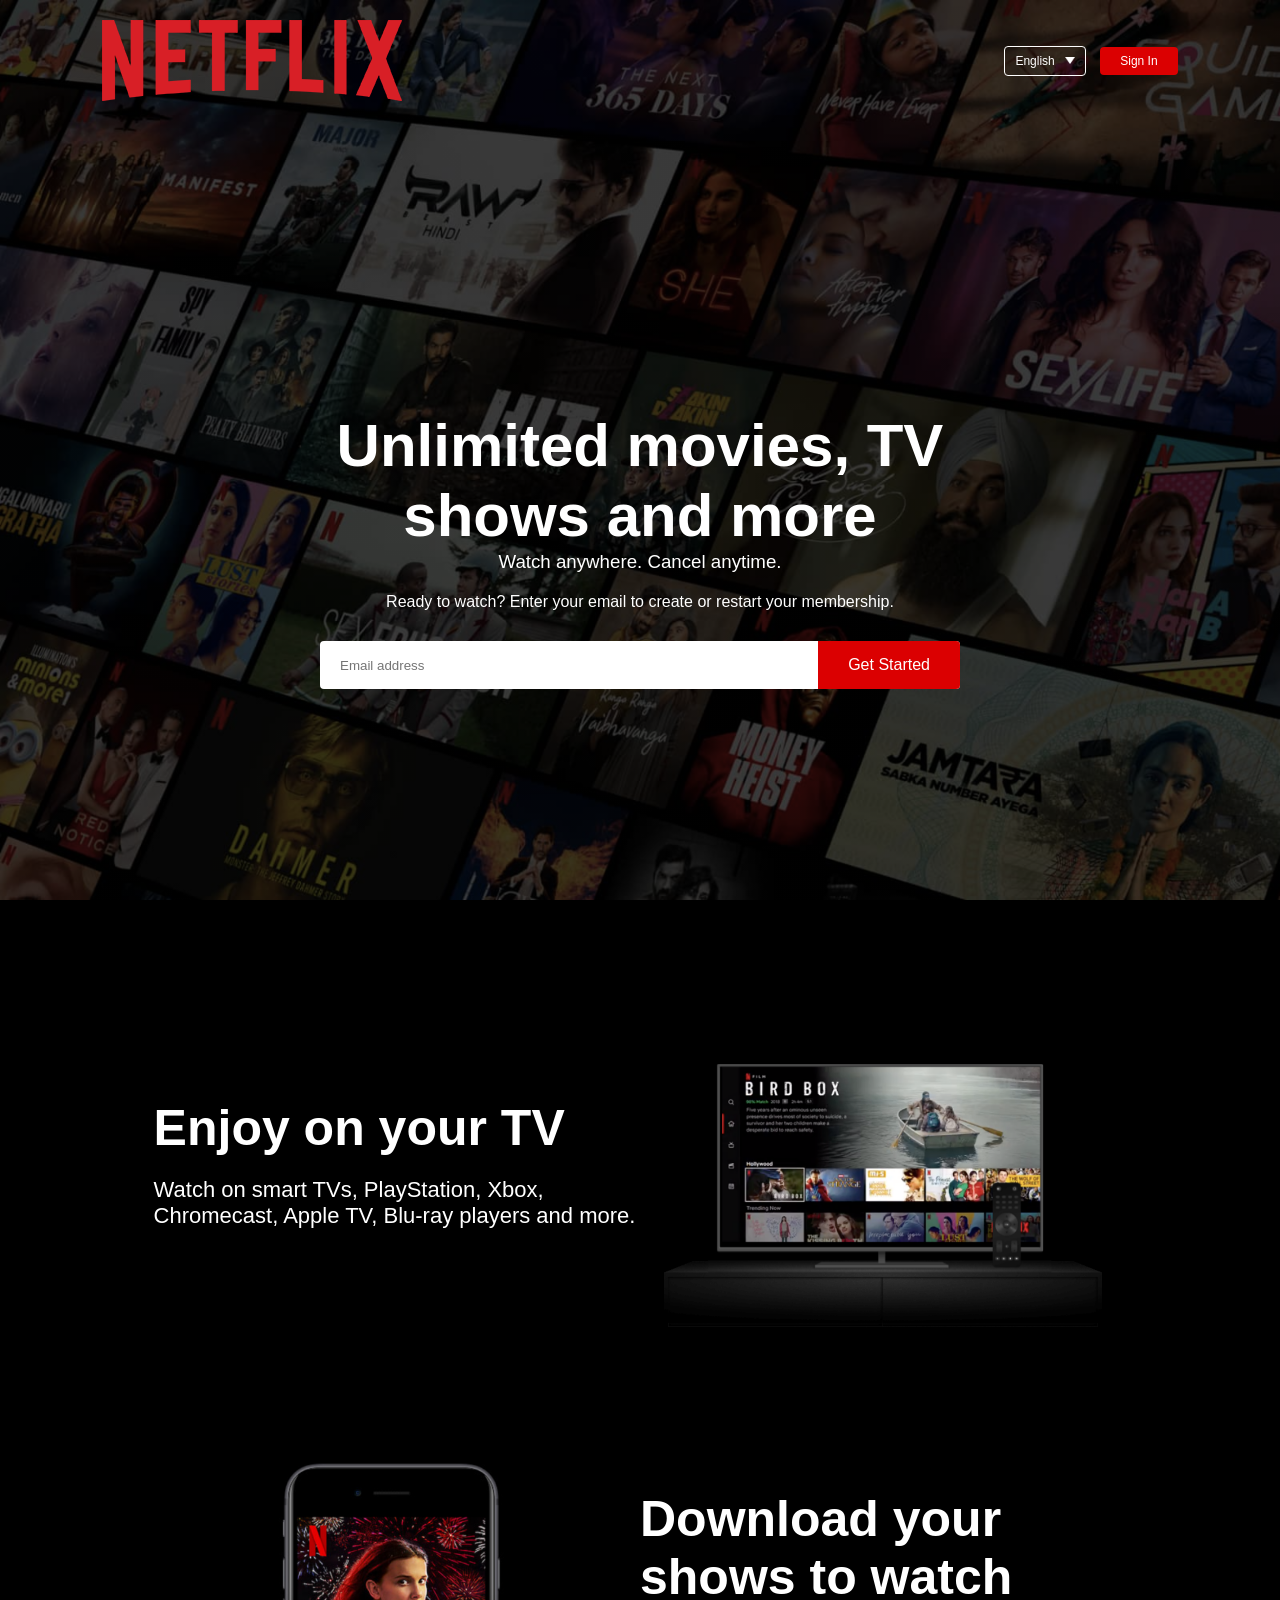
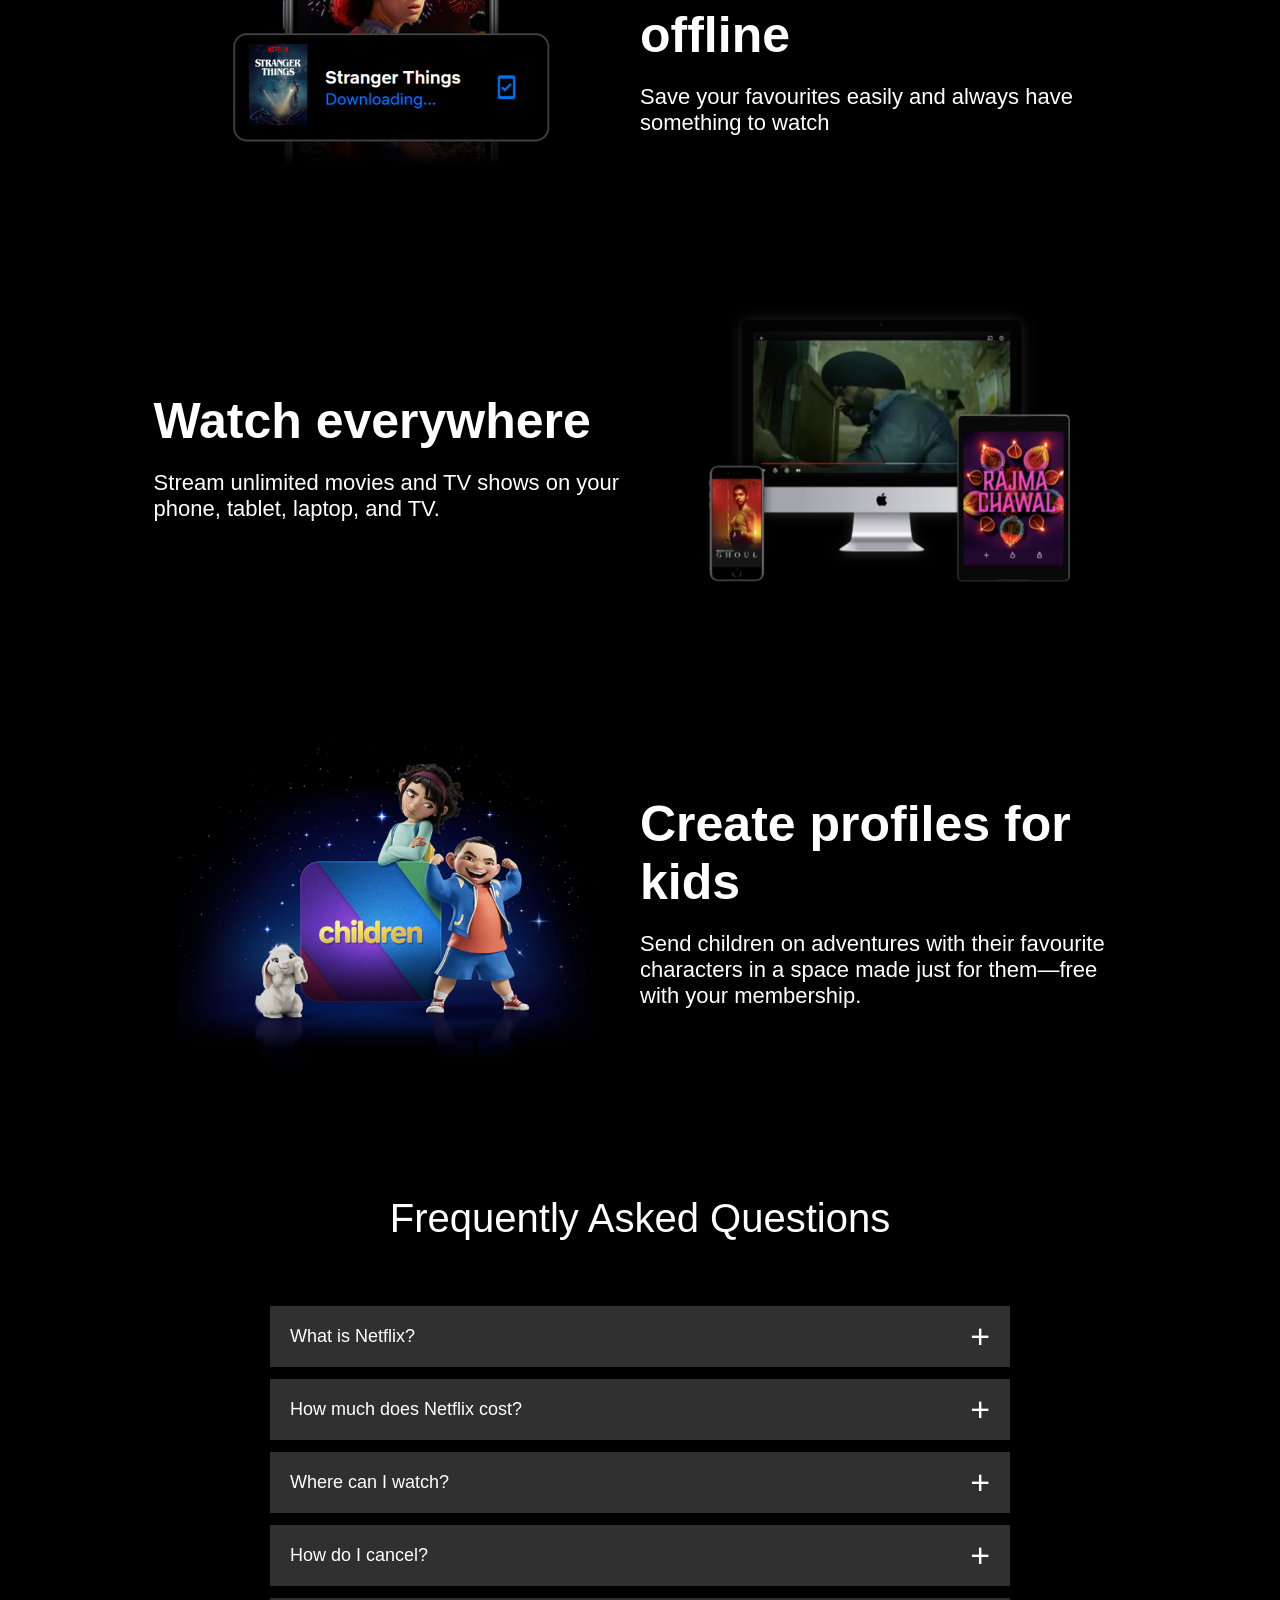
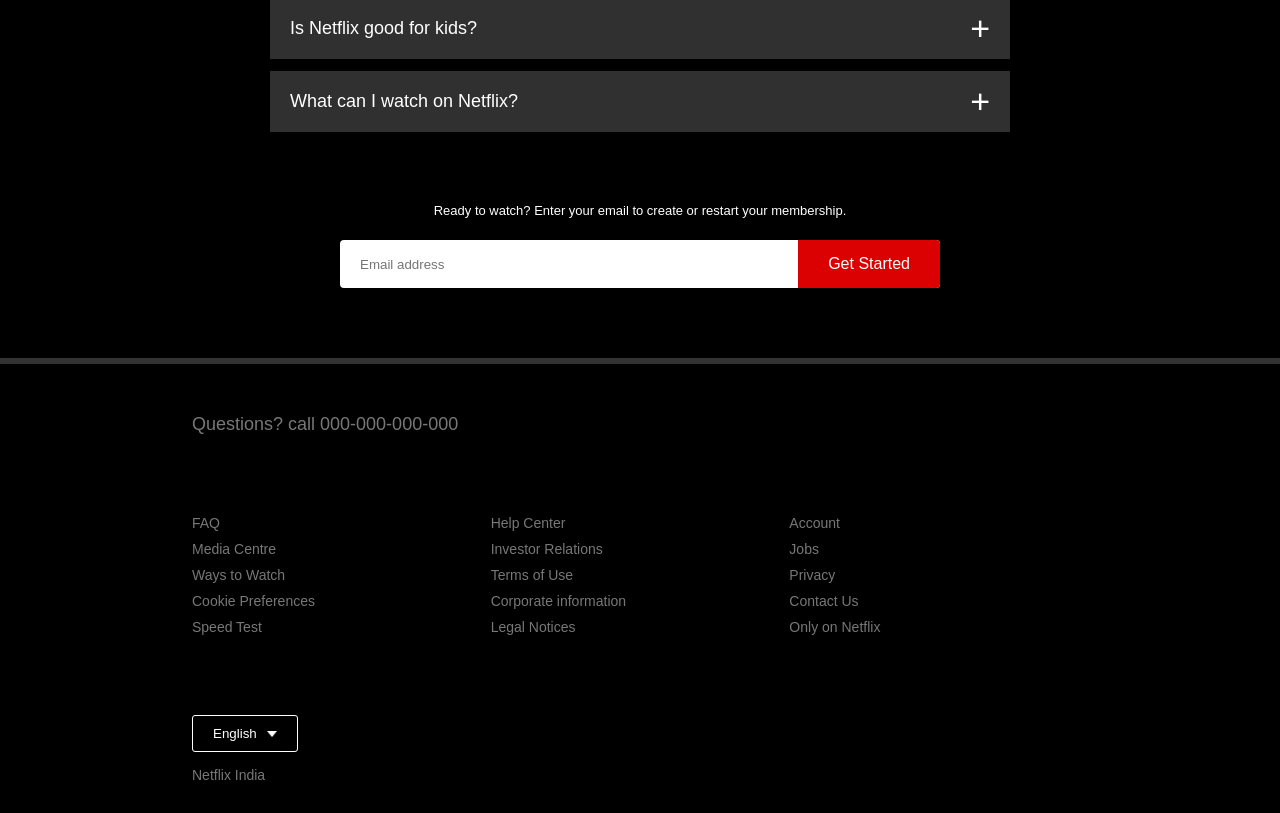
==== index2.html @ 96eccbc4 "Update index2.html" ====
<!DOCTYPE html>
<html lang="en">
<head>
    <meta charset="UTF-8">
    <meta name="viewport" content="width=device-width, initial-scale=1.0">
    <title>Netflix Website Clone</title>
    <link rel="stylesheet" href="style2.css">
    <meta name="google-site-verification" content="google4aeba1c6d0cdafb9" />

</head>
<body>
    <div class="header">
        <nav>
            <img src="../pictures/logo.png" class="logo">
            <div>
                <button class="language-btn">English <img src="../pictures/down-icon.png"></button>
                <button>Sign In</button>
            </div>
        </nav>
        <div class="header-content">
            <h1> Unlimited movies, TV shows and more</h1>
            <h3>Watch anywhere. Cancel anytime.</h3>
            <p>Ready to watch? Enter your email to create or restart your membership.</p>
        <form class="email-signup">
            <input type="email" placeholder="Email address" required>
            <button type="submit">Get Started</button>
        </form>
        </div>
    </div>
    <div class="features">
        <div class="row">
            <div class="text-col">
                <h2>Enjoy on your TV</h2>
                <p>Watch on smart TVs, PlayStation, Xbox, Chromecast, Apple TV, Blu-ray players and more.</p>
            </div>
            <div class="img-col">
                <img src="../pictures/feature-1.png";>
            </div>
        </div>
        <div class="row">
            <div class="img-col">
                <img src="../pictures/feature-2.png";>
            </div>
            <div class="text-col">
                <h2>Download your shows to watch offline</h2>
                <p>Save your favourites easily and always have something to watch</p>
            </div>
         
        </div>
        <div class="row">
            <div class="text-col">
                <h2>Watch everywhere</h2>
                <p>Stream unlimited movies and TV shows on your phone, tablet, laptop, and TV.</p>
            </div>
            <div class="img-col">
                <img src="../pictures/feature-3.png";>
            </div>
        </div>
        <div class="row">
            <div class="img-col">
                <img src="../pictures/feature-4.png";>
            </div>
            <div class="text-col">
                <h2>Create profiles for kids</h2>
                <p>Send children on adventures with their favourite characters in a space made just for them—free with your membership.

                </p>
            </div>
           
        </div>
    </div>

    <div class="faq">
        <h2>Frequently Asked Questions</h2>
        <ul class="accordion">
            <li>
                <input type="radio" name="accordion" id="first">
                <label for="first">What is Netflix?</label>
                <div class="content">
                    <p>Lorem ipsum dolor sit amet consectetur adipisicing elit. Amet nesciunt dolore totam sequi laudantium, ea quia, exercitationem perspiciatis necessitatibus rem qui optio vero inventore adipisci architecto nam fugit molestiae velit.</p>
                </div>
            </li>
            <li>
                <input type="radio" name="accordion" id="second">
                <label for="second">How much does Netflix cost?</label>
                <div class="content">
                    <p>Lorem ipsum dolor sit amet consectetur adipisicing elit. Amet nesciunt dolore totam sequi laudantium, ea quia, exercitationem perspiciatis necessitatibus rem qui optio vero inventore adipisci architecto nam fugit molestiae velit.</p>
                </div>
            </li>
            <li>
                <input type="radio" name="accordion" id="third">
                <label for="third">Where can I watch?</label>
                <div class="content">
                    <p>Lorem ipsum dolor sit amet consectetur adipisicing elit. Amet nesciunt dolore totam sequi laudantium, ea quia, exercitationem perspiciatis necessitatibus rem qui optio vero inventore adipisci architecto nam fugit molestiae velit.</p>
                </div>
            </li>
            <li>
                <input type="radio" name="accordion" id="fourth">
                <label for="fourth">How do I cancel?</label>
                <div class="content">
                    <p>Lorem ipsum dolor sit amet consectetur adipisicing elit. Amet nesciunt dolore totam sequi laudantium, ea quia, exercitationem perspiciatis necessitatibus rem qui optio vero inventore adipisci architecto nam fugit molestiae velit.</p>
                </div>
            </li>
            <li>
                <input type="radio" name="accordion" id="fifth">
                <label for="fifth">Is Netflix good for kids?</label>
                <div class="content">
                    <p>Lorem ipsum dolor sit amet consectetur adipisicing elit. Amet nesciunt dolore totam sequi laudantium, ea quia, exercitationem perspiciatis necessitatibus rem qui optio vero inventore adipisci architecto nam fugit molestiae velit.</p>
                </div>
            </li>
            <li>
                <input type="radio" name="accordion" id="sixth">
                <label for="sixth">What can I watch on Netflix?</label>
                <div class="content">
                    <p>Lorem ipsum dolor sit amet consectetur adipisicing elit. Amet nesciunt dolore totam sequi laudantium, ea quia, exercitationem perspiciatis necessitatibus rem qui optio vero inventore adipisci architecto nam fugit molestiae velit.</p>
                </div>
            </li>
        </ul>
        <small>Ready to watch? Enter your email to create or restart your membership.</small>
        <form class="email-signup">
            <input type="email" placeholder="Email address" required>
            <button type="submit">Get Started</button>
        </form>
    </div>

    <div class="footer">
        <h2>Questions? call 000-000-000-000</h2>
        <div class="row">
            <div class="col">
                <a href="#">FAQ</a>
                <a href="#">Media Centre</a>
                <a href="#">Ways to Watch</a>
                <a href="#">Cookie Preferences</a>
                <a href="#">Speed Test</a>
            </div>
            <div class="col">
                <a href="#">Help Center</a>
                <a href="#">Investor Relations</a>
                <a href="#">Terms of Use</a>
                <a href="#">Corporate information</a>
                <a href="#">Legal Notices</a>
            </div>
            <div class="col">
                <a href="#">Account</a>
                <a href="#">Jobs</a>
                <a href="#">Privacy</a>
                <a href="#">Contact Us</a>
                <a href="#">Only on Netflix</a>
            </div>
        </div>
        <button class="language-btn">English <img src="../pictures/down-icon.png"></button>
        <p class="copyright-txt">Netflix India</p>
    
    </div>

    
</body>
</html>
---- style2.css ----
*{

    margin:0;
    padding:0;
    font-family: 'poppins', sans-serif;
    box-sizing: border-box;
}

body{
    background:#000;
    color: #fff;
}

.header{

    width:100%;
    height: 100vh;
    background-image: linear-gradient(rgba(0,0,0,0.7),rgba(0,0,0,0.7)) ,url(../pictures/header-image.png);
    background-size: cover;
    background-position:center;
    padding : 10px 8%;
    position: relative;
}
nav{
    display: flex;
    align-items:center;
    justify-content: space-between;
    padding: 10px 0;
}

logo{
    width:150px;
    cursor: pointer;
}
nav button{
    border:0;
    outline:0;
    background: #db0001;
    color: #fff;
    padding: 7px 20px;
    font-size: 12px;
    border-radius: 4px;
    margin-left:10px;
    cursor: pointer;
}

.language-btn{

    display: inline-flex;
    align-items: center;
    background: transparent;
    border: 1px solid white;
    padding: 7px 10px;
}

.language-btn img{

    width:10px;
    margin-left: 10px;
}

.header-content{

    position:absolute;
    top: 50%;
    left: 50%;
    transform: translate(-50%,-50%);
    text-align: center;
    margin-top: 100px;
}
.header-content h1{

    font-size:60px;
    line-height: 70px;
    font-weight: 600;
    max-width:650px;

}
.header-content h3{

    font-weight: 400;
    margin-bottom: 20px;
}

.email-signup{

    background:#fff;
    border-radius: 4px;
    display: flex;
    align-items: center;
    margin-top: 30px;
    overflow: hidden;
}

.email-signup input{
    flex:1;
    border:0;
    outline:0;
    margin-left: 20px;
}

.email-signup button{

    background:#db0001;
    border:0;
    outline:0;
    color:#fff;
    font-size:16px;
    cursor: pointer;
    padding: 15px 30px;
}
/**---features---**/
.features{
    padding: 50px 12%;
    font-size:22px;
}
.row{
    display: flex;
    width:100%;
    align-items:center;
    flex-wrap:wrap;
    padding:50px 0;
}
.text-col{
    flex-basis: 50%;
    margin-bottom: 20px;
}

.img-col{

    flex-basis: 50%;
    margin-bottom:20px;
}

.img-col img{
    display: block;
    width: 90%;
    margin: auto;
}
.features h2{

    font-size:50px;
    font-weight:600;
    margin-bottom: 20px;

}


.faq{

    padding:10px 12%;
    text-align: center;
    font-size:18px;
}
.faq h2{

    font-weight:500;
    font-size: 40px;
}

.accordion{
    margin:60px auto;
    width:100%;
    max-width:750px;
}

.accordion li{
    list-style: none;
    width: 100%;
    padding:5px;
}

.accordion li label{

   display: flex;
   align-items: center;
   padding: 20px;
   font-size: 18px;
   font-weight:500;
   background: #303030;
   margin-bottom: 2px;
   cursor:pointer;
   position: relative;

}

label::after{
    content:'+';
    font-size:34px;
    position:absolute;
    right:20px;
    transition:transform 0.5s;
}

input[type="radio"]
{
    display:none;
}

.accordion .content{
    background: #303030;
    text-align: left;
    padding: 0 20px;
    max-height: 0;
    overflow:hidden;
    transition: max-height 0.5s, padding 0.5s;
}

.accordion input[type="radio"]:checked+ label + .content{
    max-height:600px;
    padding: 30px 20px;
}
.accordion input[type="radio"]:checked + label::after{
    transform: rotate(135deg);
} 

.faq .email-signup{
    max-width: 600px;
    margin: 20px auto 60px;
}
.faq small{

    font-size: 13px;
}

/**---------------------------footer----------------**/
.footer{
    padding: 50px 15% 10px;
    border-top: 6px solid #333;
    color: #777;
}

.footer h2{

    font-size:18px;
    font-weight:400;
    margin-bottom:30px;
}
.footer .col{
    flex-basis:25%;
    flex-grow:1;
    margin-bottom:20px;
}

.footer .col a{

    display: block;
    text-decoration:none;
    color:#777;
    font-size:14px;
    margin-bottom:10px;

}

.footer .language-btn{

    color:#fff;
    padding: 10px 20px;
    border-radius:3px;
}

.copyright-txt{
    font-size:14px;
    margin-top: 15px;
    margin-bottom: 20px;
}

/**----------------------media query for small query----------------**/
@media only screen and (max-width: 600px){

    .logo{
        width:100px;

    }
    nav button{
        padding: 5px 10px;
    }
    
        nav .language-btn{
            padding: 4px 8px;
        }
    .header-content{
        position:unset;
        transform:none;
        padding-top:150px;
    }

    .header-content h1{
        font-size: 30px;

    }
    .email-signup buttton{
        font-size:12px;
        padding: 10px 15px;
    }
    .text-col, .img-col{
        flex-basis: 100%;


    }
    .features h2{
        font-size: 30px;
    }
    .features p{
        font-size: 15px;
    }
    .row:nth-child(2), .row:nth-child(4){
    flex-direction: column-reverse;
    }
    .features .row{
        padding:10px 0;

    }
    .faq h2{
        font-size:20px;
    }
    .accordian .content{
        font-size: 14px;
    }
    .accordian li label{
        padding: 10px;
        font-size:14px;
    }
    label::after{
        font-size:22px;
    }
}
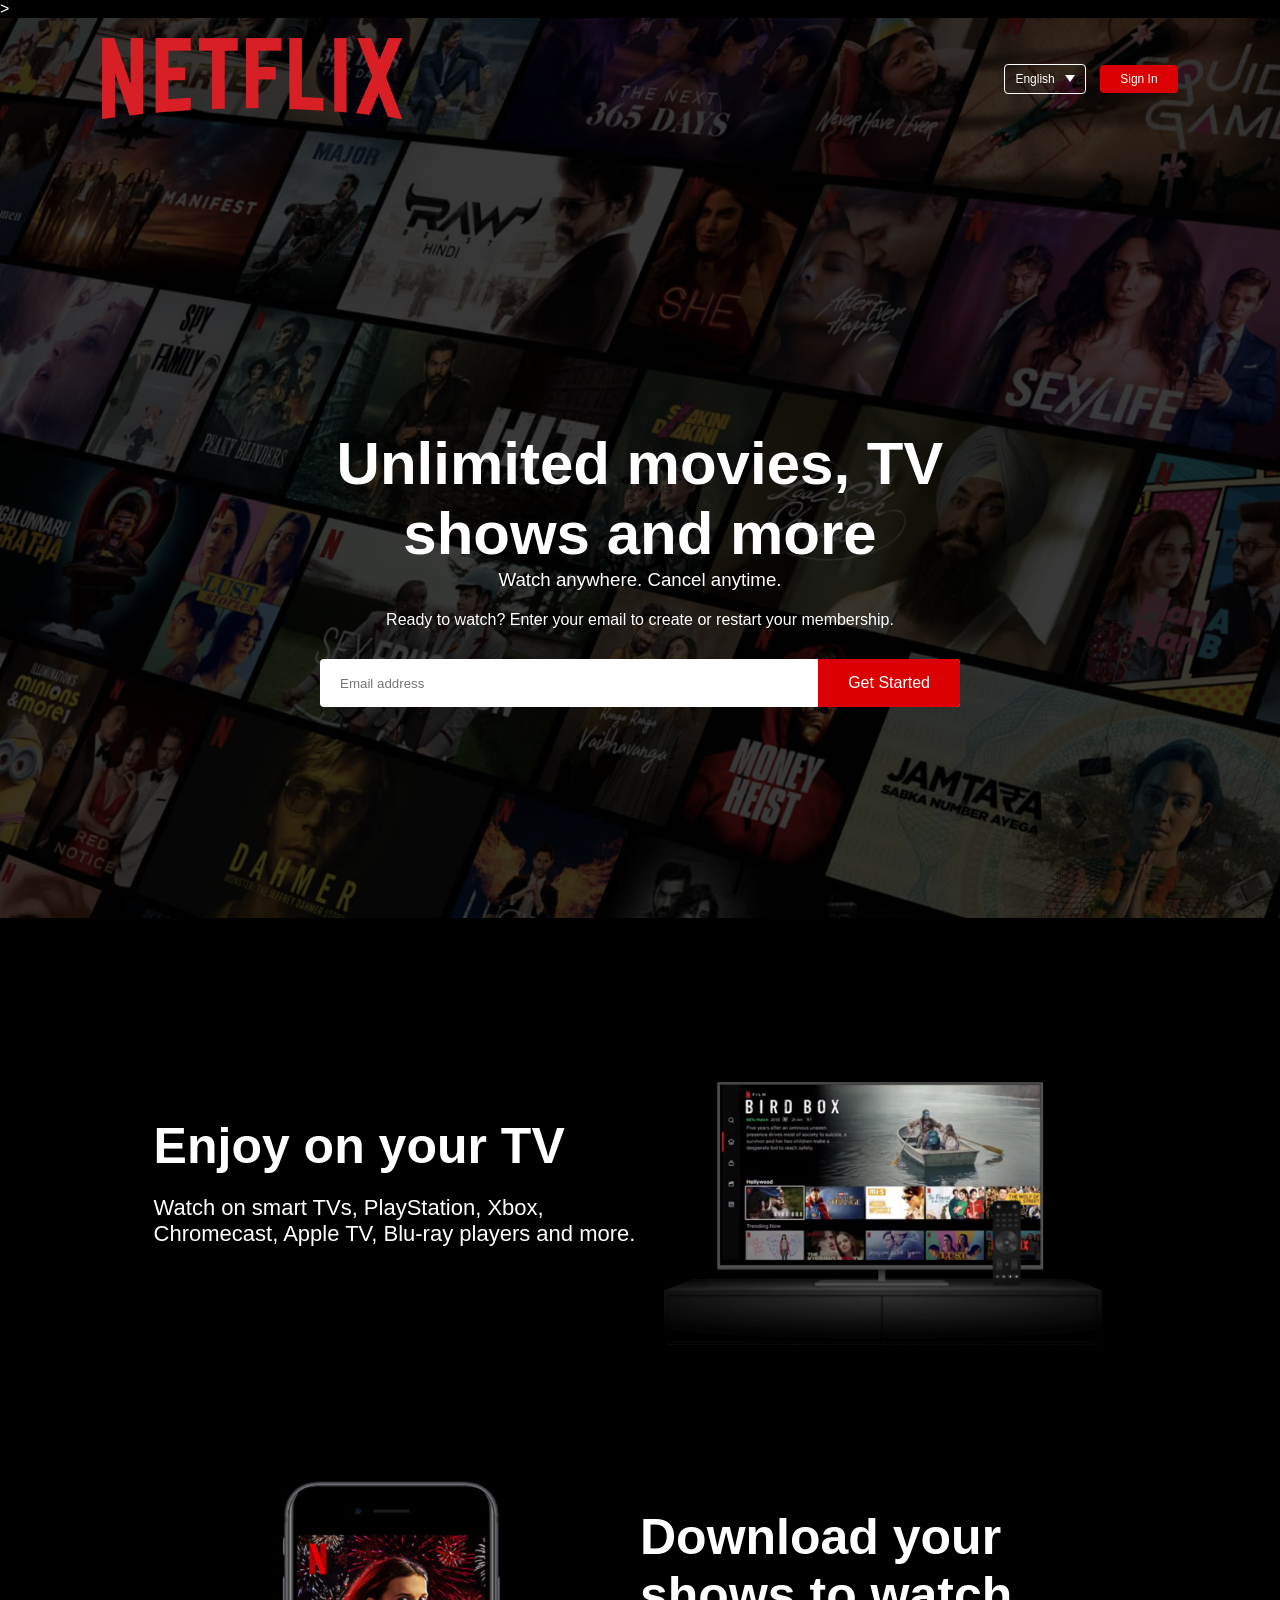
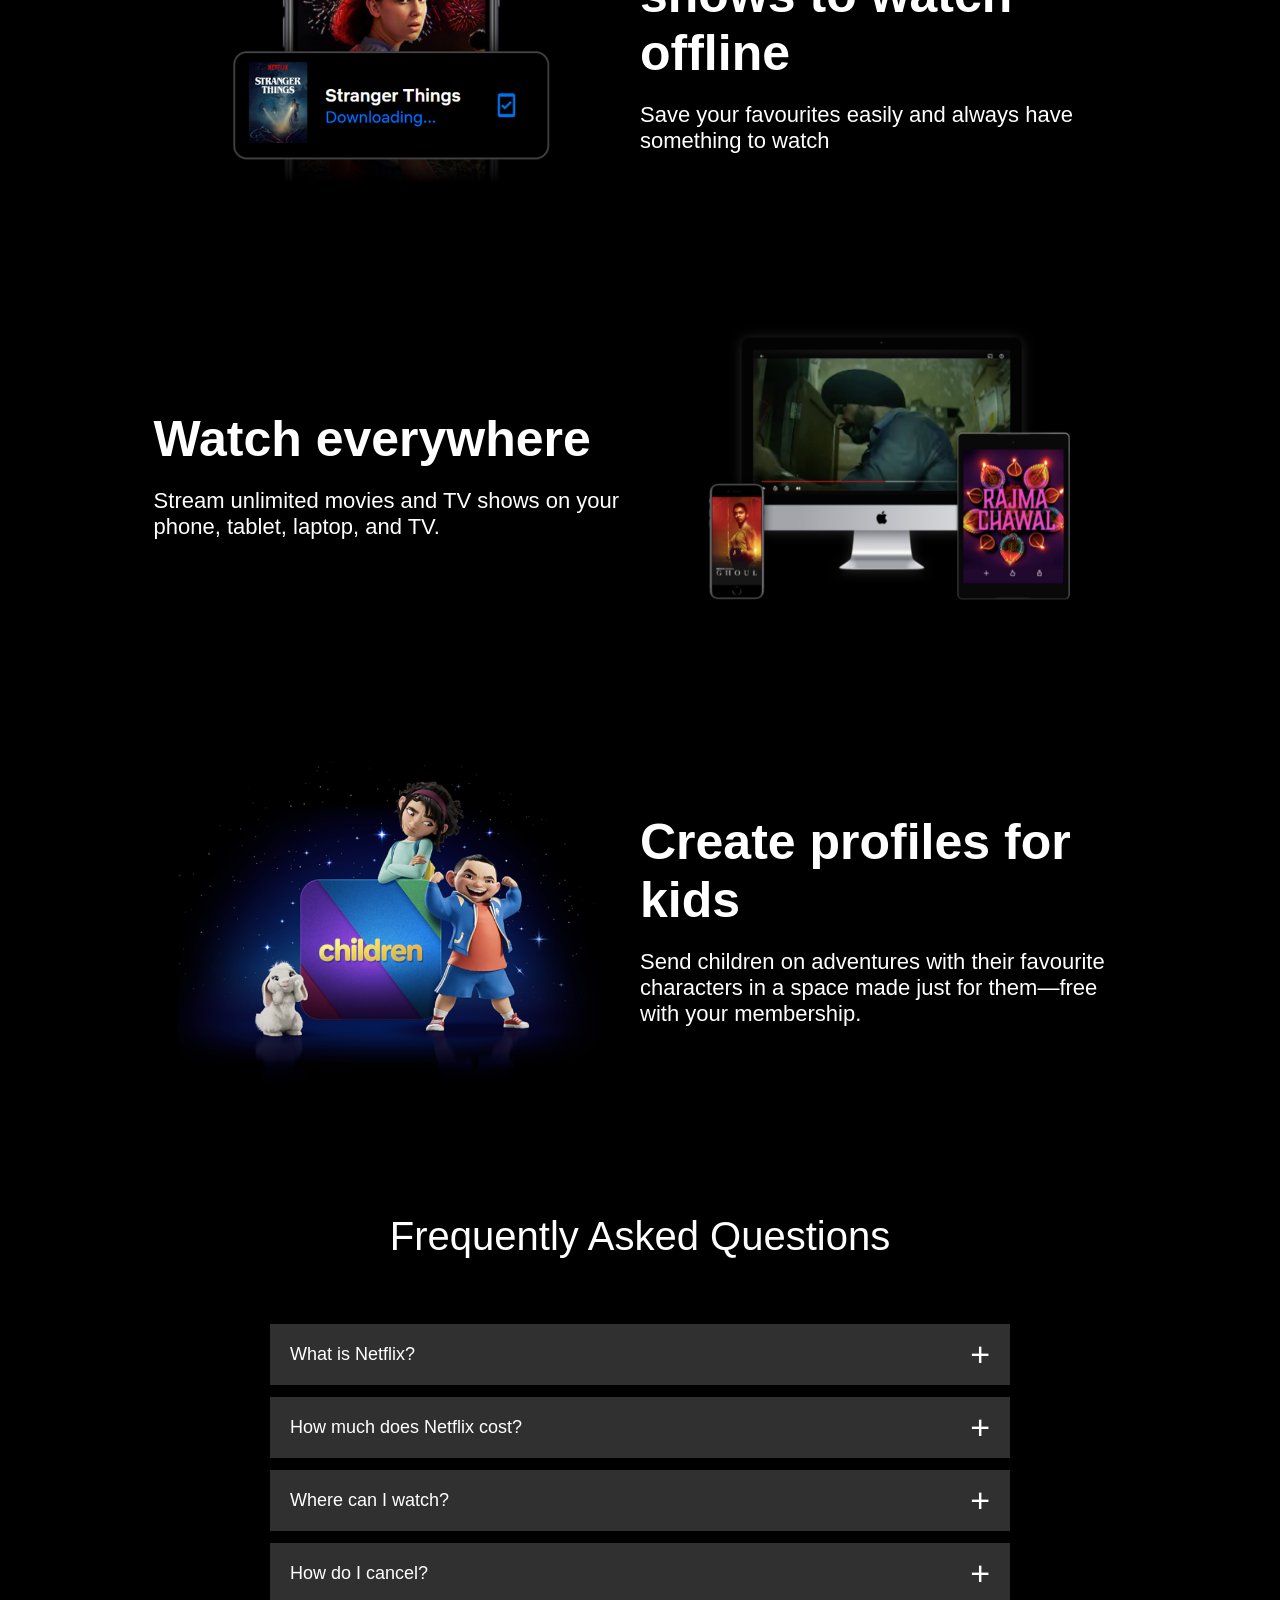
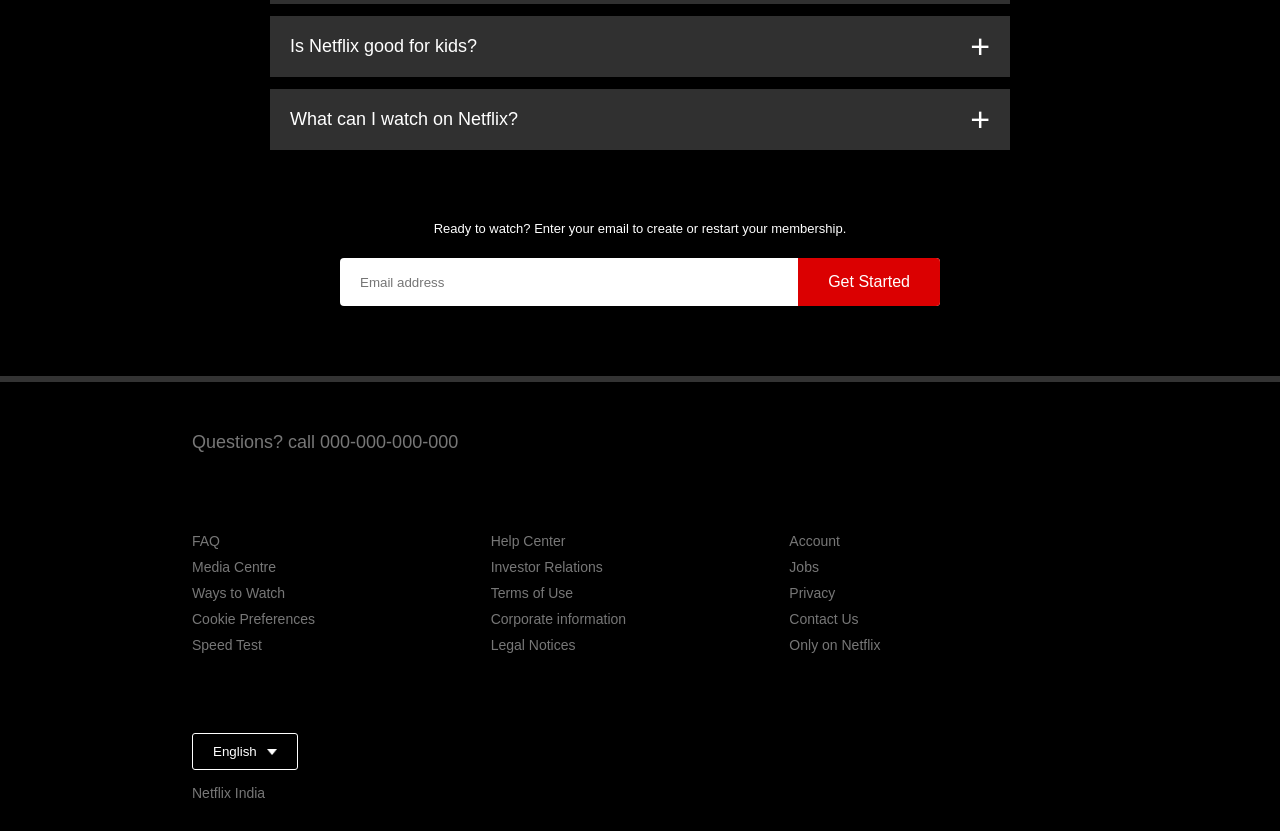
==== commit c46db6d0: "Update index2.html" ====
--- a/index2.html
+++ b/index2.html
@@ -5,8 +5,7 @@
     <meta name="viewport" content="width=device-width, initial-scale=1.0">
     <title>Netflix Website Clone</title>
     <link rel="stylesheet" href="style2.css">
-    <meta name="google-site-verification" content="google4aeba1c6d0cdafb9" />
-
+>
 </head>
 <body>
     <div class="header">
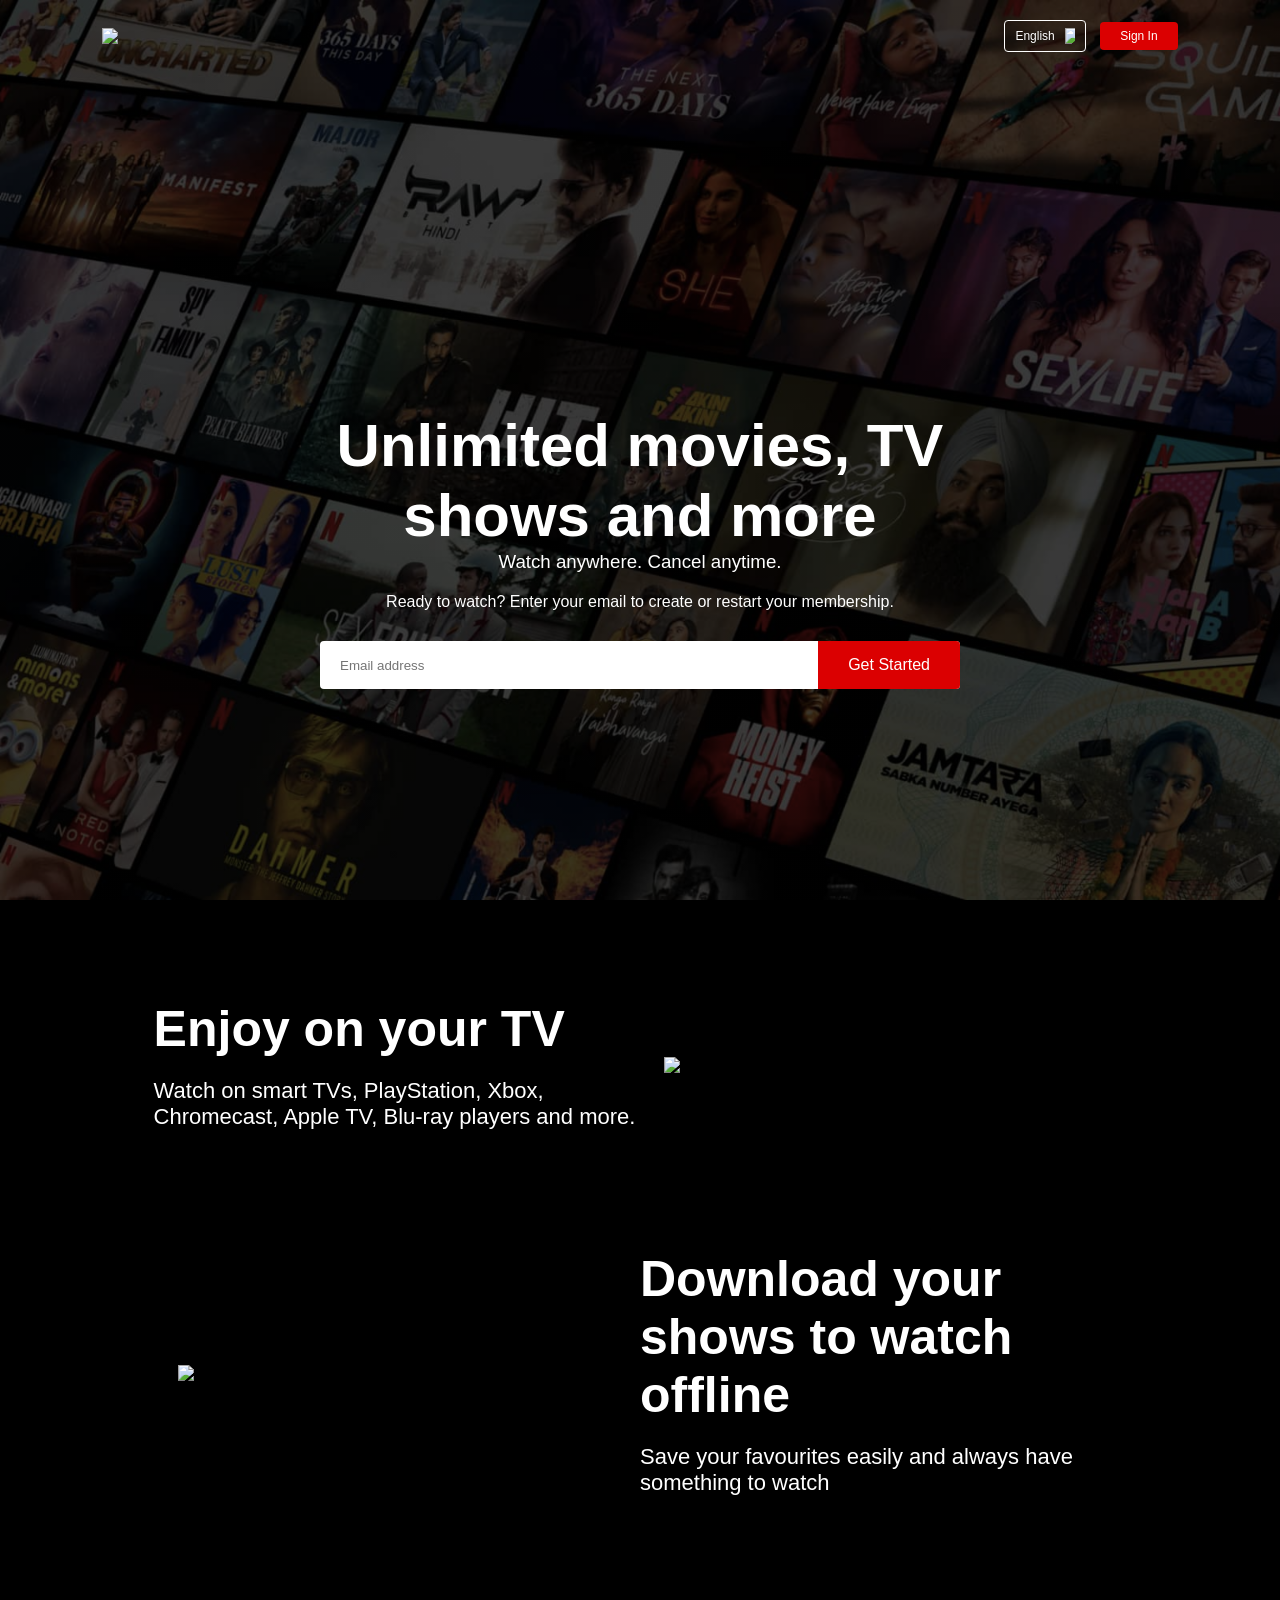
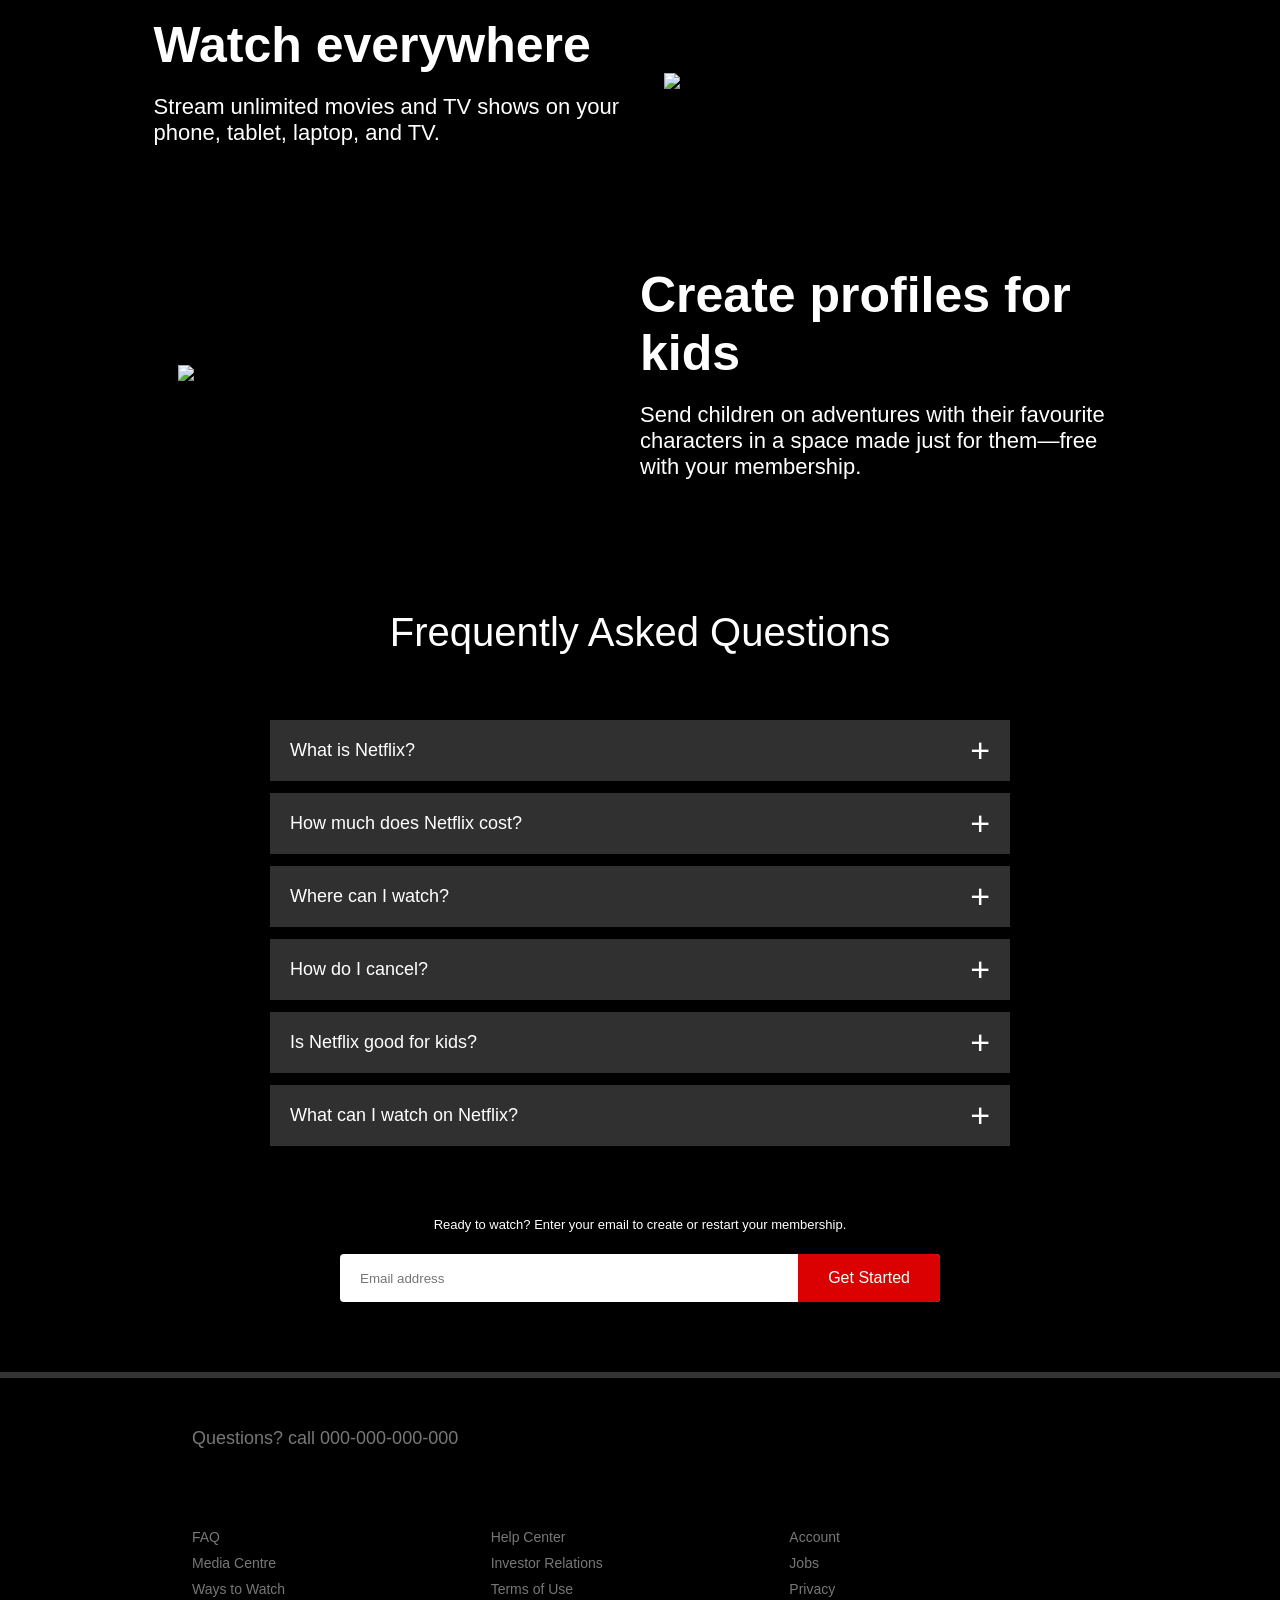
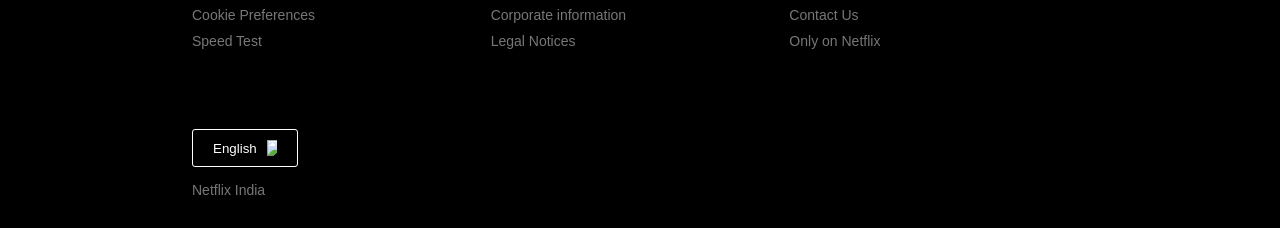
==== commit e137bbf1: "Add files via upload" ====
--- a/index2.html
+++ b/index2.html
@@ -1,157 +1,202 @@
-<!DOCTYPE html>
-<html lang="en">
-<head>
-    <meta charset="UTF-8">
-    <meta name="viewport" content="width=device-width, initial-scale=1.0">
-    <title>Netflix Website Clone</title>
-    <link rel="stylesheet" href="style2.css">
->
-</head>
-<body>
-    <div class="header">
-        <nav>
-            <img src="../pictures/logo.png" class="logo">
-            <div>
-                <button class="language-btn">English <img src="../pictures/down-icon.png"></button>
-                <button>Sign In</button>
-            </div>
-        </nav>
-        <div class="header-content">
-            <h1> Unlimited movies, TV shows and more</h1>
-            <h3>Watch anywhere. Cancel anytime.</h3>
-            <p>Ready to watch? Enter your email to create or restart your membership.</p>
-        <form class="email-signup">
-            <input type="email" placeholder="Email address" required>
-            <button type="submit">Get Started</button>
-        </form>
-        </div>
-    </div>
-    <div class="features">
-        <div class="row">
-            <div class="text-col">
-                <h2>Enjoy on your TV</h2>
-                <p>Watch on smart TVs, PlayStation, Xbox, Chromecast, Apple TV, Blu-ray players and more.</p>
-            </div>
-            <div class="img-col">
-                <img src="../pictures/feature-1.png";>
-            </div>
-        </div>
-        <div class="row">
-            <div class="img-col">
-                <img src="../pictures/feature-2.png";>
-            </div>
-            <div class="text-col">
-                <h2>Download your shows to watch offline</h2>
-                <p>Save your favourites easily and always have something to watch</p>
-            </div>
-         
-        </div>
-        <div class="row">
-            <div class="text-col">
-                <h2>Watch everywhere</h2>
-                <p>Stream unlimited movies and TV shows on your phone, tablet, laptop, and TV.</p>
-            </div>
-            <div class="img-col">
-                <img src="../pictures/feature-3.png";>
-            </div>
-        </div>
-        <div class="row">
-            <div class="img-col">
-                <img src="../pictures/feature-4.png";>
-            </div>
-            <div class="text-col">
-                <h2>Create profiles for kids</h2>
-                <p>Send children on adventures with their favourite characters in a space made just for them—free with your membership.
-
-                </p>
-            </div>
-           
-        </div>
-    </div>
-
-    <div class="faq">
-        <h2>Frequently Asked Questions</h2>
-        <ul class="accordion">
-            <li>
-                <input type="radio" name="accordion" id="first">
-                <label for="first">What is Netflix?</label>
-                <div class="content">
-                    <p>Lorem ipsum dolor sit amet consectetur adipisicing elit. Amet nesciunt dolore totam sequi laudantium, ea quia, exercitationem perspiciatis necessitatibus rem qui optio vero inventore adipisci architecto nam fugit molestiae velit.</p>
-                </div>
-            </li>
-            <li>
-                <input type="radio" name="accordion" id="second">
-                <label for="second">How much does Netflix cost?</label>
-                <div class="content">
-                    <p>Lorem ipsum dolor sit amet consectetur adipisicing elit. Amet nesciunt dolore totam sequi laudantium, ea quia, exercitationem perspiciatis necessitatibus rem qui optio vero inventore adipisci architecto nam fugit molestiae velit.</p>
-                </div>
-            </li>
-            <li>
-                <input type="radio" name="accordion" id="third">
-                <label for="third">Where can I watch?</label>
-                <div class="content">
-                    <p>Lorem ipsum dolor sit amet consectetur adipisicing elit. Amet nesciunt dolore totam sequi laudantium, ea quia, exercitationem perspiciatis necessitatibus rem qui optio vero inventore adipisci architecto nam fugit molestiae velit.</p>
-                </div>
-            </li>
-            <li>
-                <input type="radio" name="accordion" id="fourth">
-                <label for="fourth">How do I cancel?</label>
-                <div class="content">
-                    <p>Lorem ipsum dolor sit amet consectetur adipisicing elit. Amet nesciunt dolore totam sequi laudantium, ea quia, exercitationem perspiciatis necessitatibus rem qui optio vero inventore adipisci architecto nam fugit molestiae velit.</p>
-                </div>
-            </li>
-            <li>
-                <input type="radio" name="accordion" id="fifth">
-                <label for="fifth">Is Netflix good for kids?</label>
-                <div class="content">
-                    <p>Lorem ipsum dolor sit amet consectetur adipisicing elit. Amet nesciunt dolore totam sequi laudantium, ea quia, exercitationem perspiciatis necessitatibus rem qui optio vero inventore adipisci architecto nam fugit molestiae velit.</p>
-                </div>
-            </li>
-            <li>
-                <input type="radio" name="accordion" id="sixth">
-                <label for="sixth">What can I watch on Netflix?</label>
-                <div class="content">
-                    <p>Lorem ipsum dolor sit amet consectetur adipisicing elit. Amet nesciunt dolore totam sequi laudantium, ea quia, exercitationem perspiciatis necessitatibus rem qui optio vero inventore adipisci architecto nam fugit molestiae velit.</p>
-                </div>
-            </li>
-        </ul>
-        <small>Ready to watch? Enter your email to create or restart your membership.</small>
-        <form class="email-signup">
-            <input type="email" placeholder="Email address" required>
-            <button type="submit">Get Started</button>
-        </form>
-    </div>
-
-    <div class="footer">
-        <h2>Questions? call 000-000-000-000</h2>
-        <div class="row">
-            <div class="col">
-                <a href="#">FAQ</a>
-                <a href="#">Media Centre</a>
-                <a href="#">Ways to Watch</a>
-                <a href="#">Cookie Preferences</a>
-                <a href="#">Speed Test</a>
-            </div>
-            <div class="col">
-                <a href="#">Help Center</a>
-                <a href="#">Investor Relations</a>
-                <a href="#">Terms of Use</a>
-                <a href="#">Corporate information</a>
-                <a href="#">Legal Notices</a>
-            </div>
-            <div class="col">
-                <a href="#">Account</a>
-                <a href="#">Jobs</a>
-                <a href="#">Privacy</a>
-                <a href="#">Contact Us</a>
-                <a href="#">Only on Netflix</a>
-            </div>
-        </div>
-        <button class="language-btn">English <img src="../pictures/down-icon.png"></button>
-        <p class="copyright-txt">Netflix India</p>
-    
-    </div>
-
-    
-</body>
-</html>
+<!DOCTYPE html>
+<html lang="en">
+  <head>
+    <meta charset="UTF-8" />
+    <meta name="viewport" content="width=device-width, initial-scale=1.0" />
+    <title>Netflix Website Clone</title>
+    <link rel="stylesheet" href="style2.css" />
+
+    <meta
+      name="google-site-verification"
+      content="sCKD12Rpo71N8I-0X7GxOckQGoQa6RExNzpNHV3zxvw"
+    />
+  </head>
+  <body>
+    <div class="header">
+      <nav>
+        <img src="../Netflix/pictures/logo.png" class="logo" />
+        <div>
+          <button class="language-btn">
+            English <img src="../Netflix/pictures/down-icon.png" />
+          </button>
+          <button>Sign In</button>
+        </div>
+      </nav>
+      <div class="header-content">
+        <h1>Unlimited movies, TV shows and more</h1>
+        <h3>Watch anywhere. Cancel anytime.</h3>
+        <p>
+          Ready to watch? Enter your email to create or restart your membership.
+        </p>
+        <form class="email-signup">
+          <input type="email" placeholder="Email address" required />
+          <button type="submit">Get Started</button>
+        </form>
+      </div>
+    </div>
+    <div class="features">
+      <div class="row">
+        <div class="text-col">
+          <h2>Enjoy on your TV</h2>
+          <p>
+            Watch on smart TVs, PlayStation, Xbox, Chromecast, Apple TV, Blu-ray
+            players and more.
+          </p>
+        </div>
+        <div class="img-col">
+          <img src="../Netflix/pictures/feature-1.png" ; />
+        </div>
+      </div>
+      <div class="row">
+        <div class="img-col">
+          <img src="../Netflix/pictures/feature-2.png" ; />
+        </div>
+        <div class="text-col">
+          <h2>Download your shows to watch offline</h2>
+          <p>Save your favourites easily and always have something to watch</p>
+        </div>
+      </div>
+      <div class="row">
+        <div class="text-col">
+          <h2>Watch everywhere</h2>
+          <p>
+            Stream unlimited movies and TV shows on your phone, tablet, laptop,
+            and TV.
+          </p>
+        </div>
+        <div class="img-col">
+          <img src="../Netflix/pictures/feature-3.png" ; />
+        </div>
+      </div>
+      <div class="row">
+        <div class="img-col">
+          <img src="../Netflix/pictures/feature-4.png" ; />
+        </div>
+        <div class="text-col">
+          <h2>Create profiles for kids</h2>
+          <p>
+            Send children on adventures with their favourite characters in a
+            space made just for them—free with your membership.
+          </p>
+        </div>
+      </div>
+    </div>
+
+    <div class="faq">
+      <h2>Frequently Asked Questions</h2>
+      <ul class="accordion">
+        <li>
+          <input type="radio" name="accordion" id="first" />
+          <label for="first">What is Netflix?</label>
+          <div class="content">
+            <p>
+              Lorem ipsum dolor sit amet consectetur adipisicing elit. Amet
+              nesciunt dolore totam sequi laudantium, ea quia, exercitationem
+              perspiciatis necessitatibus rem qui optio vero inventore adipisci
+              architecto nam fugit molestiae velit.
+            </p>
+          </div>
+        </li>
+        <li>
+          <input type="radio" name="accordion" id="second" />
+          <label for="second">How much does Netflix cost?</label>
+          <div class="content">
+            <p>
+              Lorem ipsum dolor sit amet consectetur adipisicing elit. Amet
+              nesciunt dolore totam sequi laudantium, ea quia, exercitationem
+              perspiciatis necessitatibus rem qui optio vero inventore adipisci
+              architecto nam fugit molestiae velit.
+            </p>
+          </div>
+        </li>
+        <li>
+          <input type="radio" name="accordion" id="third" />
+          <label for="third">Where can I watch?</label>
+          <div class="content">
+            <p>
+              Lorem ipsum dolor sit amet consectetur adipisicing elit. Amet
+              nesciunt dolore totam sequi laudantium, ea quia, exercitationem
+              perspiciatis necessitatibus rem qui optio vero inventore adipisci
+              architecto nam fugit molestiae velit.
+            </p>
+          </div>
+        </li>
+        <li>
+          <input type="radio" name="accordion" id="fourth" />
+          <label for="fourth">How do I cancel?</label>
+          <div class="content">
+            <p>
+              Lorem ipsum dolor sit amet consectetur adipisicing elit. Amet
+              nesciunt dolore totam sequi laudantium, ea quia, exercitationem
+              perspiciatis necessitatibus rem qui optio vero inventore adipisci
+              architecto nam fugit molestiae velit.
+            </p>
+          </div>
+        </li>
+        <li>
+          <input type="radio" name="accordion" id="fifth" />
+          <label for="fifth">Is Netflix good for kids?</label>
+          <div class="content">
+            <p>
+              Lorem ipsum dolor sit amet consectetur adipisicing elit. Amet
+              nesciunt dolore totam sequi laudantium, ea quia, exercitationem
+              perspiciatis necessitatibus rem qui optio vero inventore adipisci
+              architecto nam fugit molestiae velit.
+            </p>
+          </div>
+        </li>
+        <li>
+          <input type="radio" name="accordion" id="sixth" />
+          <label for="sixth">What can I watch on Netflix?</label>
+          <div class="content">
+            <p>
+              Lorem ipsum dolor sit amet consectetur adipisicing elit. Amet
+              nesciunt dolore totam sequi laudantium, ea quia, exercitationem
+              perspiciatis necessitatibus rem qui optio vero inventore adipisci
+              architecto nam fugit molestiae velit.
+            </p>
+          </div>
+        </li>
+      </ul>
+      <small
+        >Ready to watch? Enter your email to create or restart your
+        membership.</small
+      >
+      <form class="email-signup">
+        <input type="email" placeholder="Email address" required />
+        <button type="submit">Get Started</button>
+      </form>
+    </div>
+
+    <div class="footer">
+      <h2>Questions? call 000-000-000-000</h2>
+      <div class="row">
+        <div class="col">
+          <a href="#">FAQ</a>
+          <a href="#">Media Centre</a>
+          <a href="#">Ways to Watch</a>
+          <a href="#">Cookie Preferences</a>
+          <a href="#">Speed Test</a>
+        </div>
+        <div class="col">
+          <a href="#">Help Center</a>
+          <a href="#">Investor Relations</a>
+          <a href="#">Terms of Use</a>
+          <a href="#">Corporate information</a>
+          <a href="#">Legal Notices</a>
+        </div>
+        <div class="col">
+          <a href="#">Account</a>
+          <a href="#">Jobs</a>
+          <a href="#">Privacy</a>
+          <a href="#">Contact Us</a>
+          <a href="#">Only on Netflix</a>
+        </div>
+      </div>
+      <button class="language-btn">
+        English <img src="../Netflix/pictures/down-icon.png" />
+      </button>
+      <p class="copyright-txt">Netflix India</p>
+    </div>
+  </body>
+</html>
